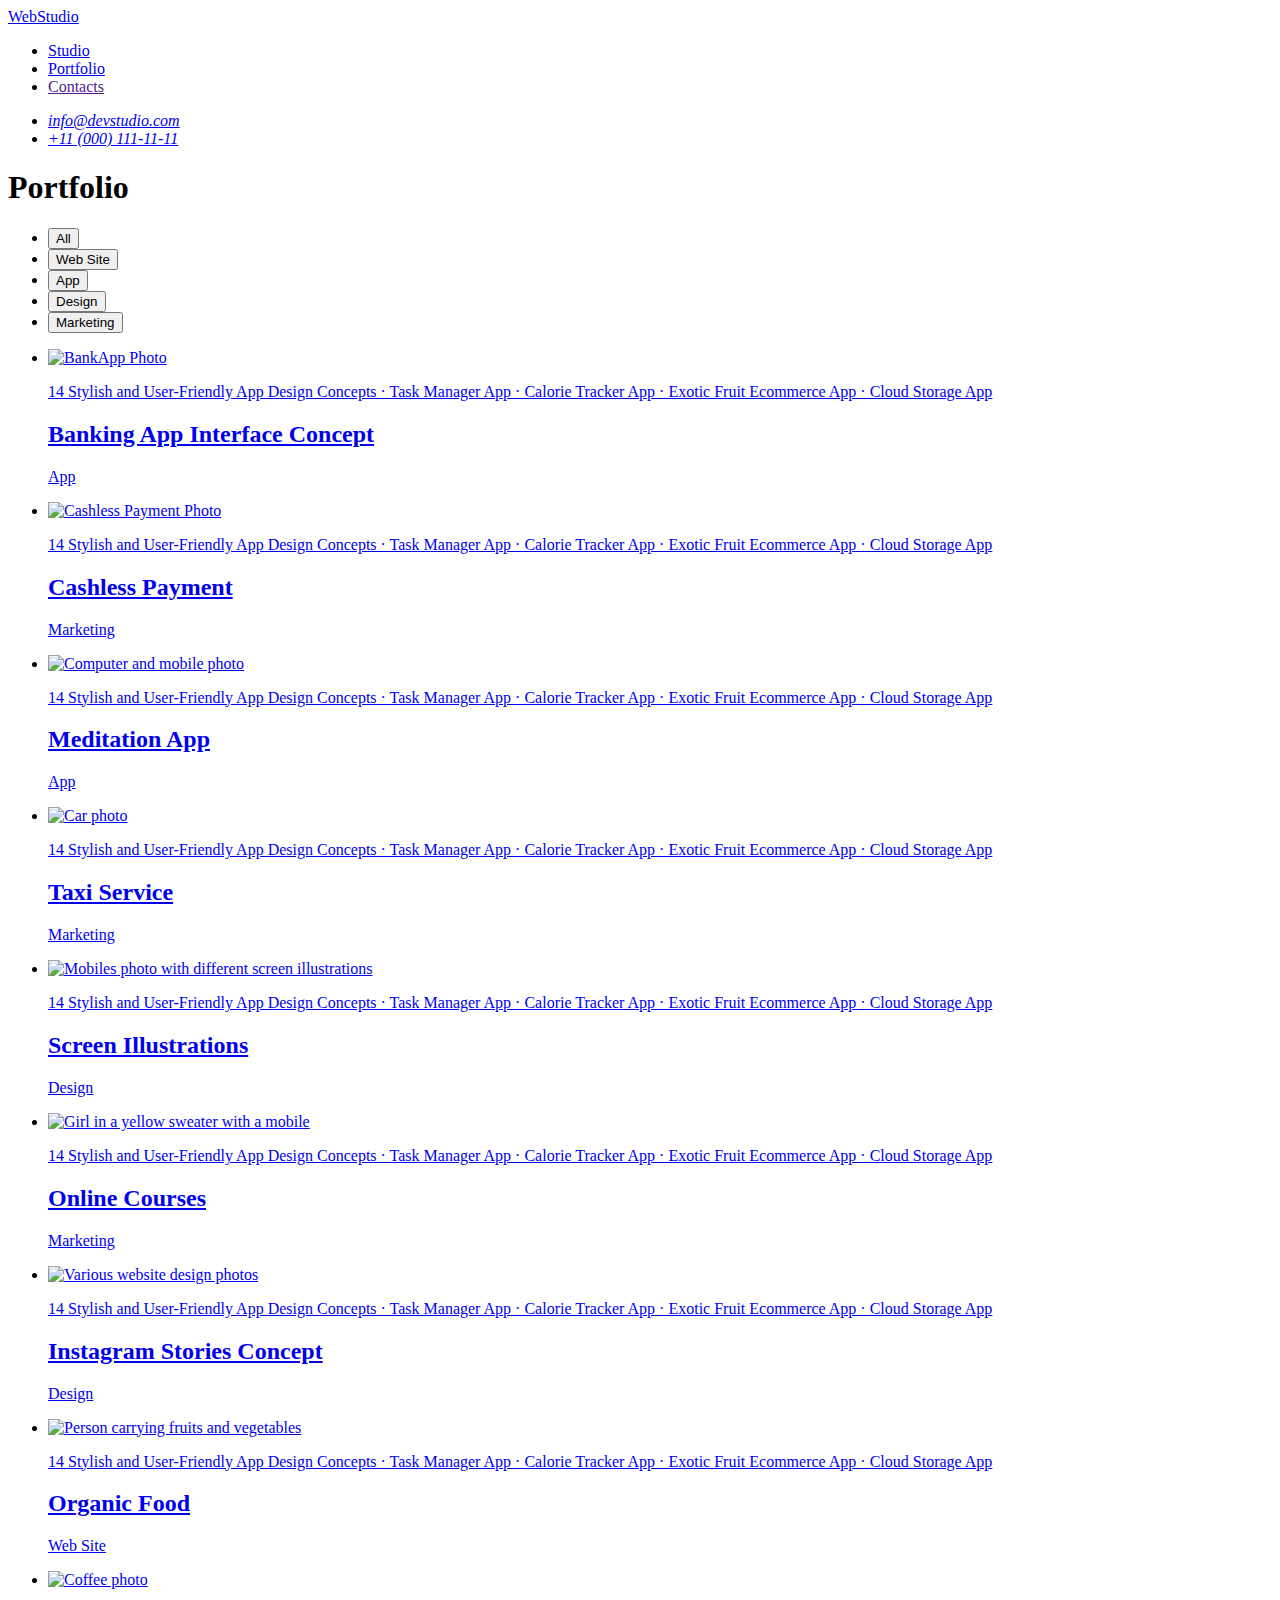
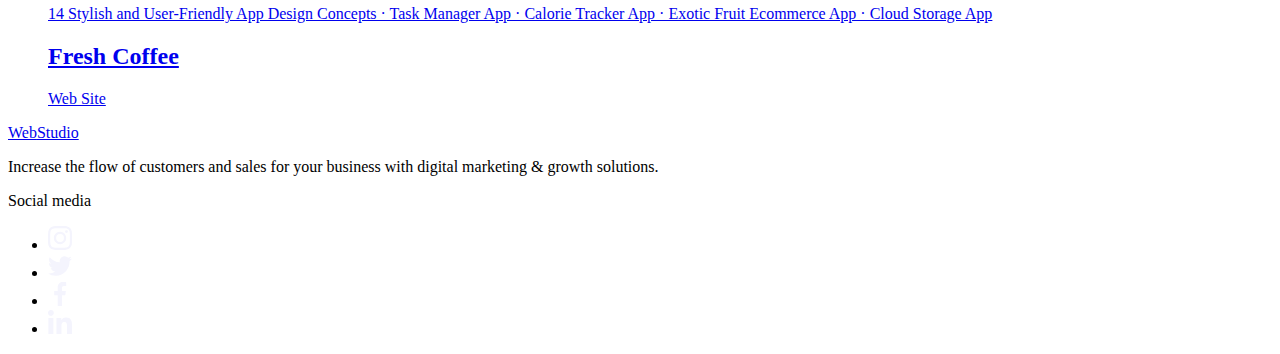
==== portfolio.html @ 0d38081a "index.html" ====
<!DOCTYPE html>
<html lang="en">
<head>
    <meta charset="UTF-8">
    <meta name="viewport" content="width=device-width, initial-scale=1.0">
    <title>zadaniedomowe6</title>

    <link rel="preconnect" href="https://fonts.googleapis.com">
    <link rel="preconnect" href="https://fonts.gstatic.com" crossorigin>
    <link href="https://fonts.googleapis.com/css2?family=Raleway:wght@800&family=Roboto:wght@400;500;700;900&display=swap"
        rel="stylesheet">

    <link
    rel="stylesheet"
    href="https://cdnjs.cloudflare.com/ajax/libs/modern-normalize/2.0.0/modern-normalize.min.css"
    integrity="sha512-4xo8blKMVCiXpTaLzQSLSw3KFOVPWhm/TRtuPVc4WG6kUgjH6J03IBuG7JZPkcWMxJ5huwaBpOpnwYElP/m6wg=="
    crossorigin="anonymous"
    referrerpolicy="no-referrer"
    />

    <link rel="stylesheet" href="./css/styles.css">
</head>

<body>
    <header class="header">
        <div class="container header-container">
            <nav class="nav-container">
                <a href="./index.html" class="logo link">Web<span class="logo-span">Studio</span></a>
                <ul class="nav-links list">
                    <li><a href="./index.html" class="link">Studio</a></li>
                    <li><a href="./portfolio.html" class="link underline">Portfolio</a></li>
                    <li><a href="" class="link">Contacts</a></li>
                </ul>
            </nav>
            <address class="address">
                <ul class="address-links list">
                    <li><a href="mailto:info@devstudio.com" class="link">info@devstudio.com</a></li>
                    <li><a href="tel:+110001111111" class="link">+11 (000) 111-11-11</a></li>
                </ul>
            </address>
        </div>
    </header>

    <main>
      <section class="portfolio">
        <div class="container">
        <h1 class="visually-hidden">Portfolio</h1>
        <ul class="filters-list list">
            <li>
                <button type="button" class="filter-button cursor">All</button>
            </li>
            <li>
                <button type="button" class="filter-button cursor">Web Site</button>
            </li>
            <li>
                <button type="button" class="filter-button cursor">App</button>
            </li>
            <li>
                <button type="button" class="filter-button cursor">Design</button>
            </li>
            <li>
                <button type="button" class="filter-button cursor">Marketing</button>
            </li>
        </ul>
        <ul class="list list-portfolio">
            <li class="li-portfolio">
                <a href="#" class="link portfolio-style">
                    <div class="overlay">
                        <img src="./images/Portfolio1-bankapp.jpg" alt="BankApp Photo" width="360" height="300">
                        <p class="description wrap">
                            14 Stylish and User-Friendly App Design Concepts · Task
                            Manager App · Calorie Tracker App · Exotic Fruit Ecommerce
                            App · Cloud Storage App
                        </p>
                    </div>
                <div class="div-portfolio">
                    <h2 class="headerthree">Banking App Interface Concept</h2>
                    <p class="description portfolio-description">App</p>
                </div>
                </a>
            </li>
            <li class="li-portfolio">
                <a href="#" class="link portfolio-style">
                    <div class="overlay">
                        <img src="./images/Portfolio2-cashless.jpg" alt="Cashless Payment Photo" width="360" height="300">
                        <p class="description wrap">
                            14 Stylish and User-Friendly App Design Concepts · Task
                            Manager App · Calorie Tracker App · Exotic Fruit Ecommerce
                            App · Cloud Storage App
                        </p>
                    </div>
                <div class="div-portfolio">
                    <h2 class="headerthree">Cashless Payment</h2>
                    <p class="description portfolio-description">Marketing</p>
                </div>
                </a>
            </li>
            <li class="li-portfolio">
                <a href="#" class="link portfolio-style">
                    <div class="overlay">
                        <img src="./images/Portfolio3-meditation.jpg" alt="Computer and mobile photo" width="360" height="300">
                        <p class="description wrap">
                            14 Stylish and User-Friendly App Design Concepts · Task
                            Manager App · Calorie Tracker App · Exotic Fruit Ecommerce
                            App · Cloud Storage App
                        </p>
                    </div>
                <div class="div-portfolio">
                    <h2 class="headerthree">Meditation App</h2>
                    <p class="description portfolio-description">App</p>
                </div>
                </a>
            </li>
            <li class="li-portfolio">
                <a href="#" class="link portfolio-style">
                    <div class="overlay">
                        <img src="./images/Portfolio4-taxi.jpg" alt="Car photo" width="360" height="300">
                        <p class="description wrap">
                            14 Stylish and User-Friendly App Design Concepts · Task
                            Manager App · Calorie Tracker App · Exotic Fruit Ecommerce
                            App · Cloud Storage App
                        </p>
                    </div>
                <div class="div-portfolio">
                    <h2 class="headerthree">Taxi Service</h2>
                    <p class="description portfolio-description">Marketing</p>
                </div>
                </a>
            </li>
            <li class="li-portfolio">
                <a href="#" class="link portfolio-style">
                    <div class="overlay">
                        <img src="./images/Portfolio5-screen.jpg" alt="Mobiles photo with different screen illustrations" width="360" height="300">
                        <p class="description wrap">
                            14 Stylish and User-Friendly App Design Concepts · Task
                            Manager App · Calorie Tracker App · Exotic Fruit Ecommerce
                            App · Cloud Storage App
                        </p>
                    </div>
                <div class="div-portfolio">
                    <h2 class="headerthree">Screen Illustrations</h2>
                    <p class="description portfolio-description">Design</p>
                </div>
                </a>
            </li>
            <li class="li-portfolio">
                <a href="#" class="link portfolio-style">
                    <div class="overlay">
                        <img src="./images/Portfolio6-onlinecourses.jpg" alt="Girl in a yellow sweater with a mobile" width="360" height="300">
                        <p class="description wrap">
                            14 Stylish and User-Friendly App Design Concepts · Task
                            Manager App · Calorie Tracker App · Exotic Fruit Ecommerce
                            App · Cloud Storage App
                        </p>
                    </div>
                <div class="div-portfolio">
                    <h2 class="headerthree">Online Courses</h2>
                    <p class="description portfolio-description">Marketing</p>
                </div>
                </a>
            </li>
            <li class="li-portfolio">
                <a href="#" class="link portfolio-style">
                    <div class="overlay">
                        <img src="./images/Portfolio7-instagram.jpg" alt="Various website design photos" width="360" height="300">
                        <p class="description wrap">
                            14 Stylish and User-Friendly App Design Concepts · Task
                            Manager App · Calorie Tracker App · Exotic Fruit Ecommerce
                            App · Cloud Storage App
                        </p>
                    </div>
                <div class="div-portfolio">
                    <h2 class="headerthree">Instagram Stories Concept</h2>
                    <p class="description portfolio-description">Design</p>
                </div>
                </a>
            </li>
            <li class="li-portfolio">
                <a href="#" class="link portfolio-style">
                    <div class="overlay">
                        <img src="./images/Portfolio8-organicfood.jpg" alt="Person carrying fruits and vegetables" width="360" height="300">
                        <p class="description wrap">
                            14 Stylish and User-Friendly App Design Concepts · Task
                            Manager App · Calorie Tracker App · Exotic Fruit Ecommerce
                            App · Cloud Storage App
                        </p>
                    </div>
                <div class="div-portfolio">
                    <h2 class="headerthree">Organic Food</h2>
                    <p class="description portfolio-description">Web Site</p>
                </div>
                </a>
            </li>
            <li class="li-portfolio">
                <a href="#" class="link portfolio-style">
                    <div class="overlay">
                        <img src="./images/Portfolio9-coffee.jpg" alt="Coffee photo" width="360" height="300">
                        <p class="description wrap">
                            14 Stylish and User-Friendly App Design Concepts · Task
                            Manager App · Calorie Tracker App · Exotic Fruit Ecommerce
                            App · Cloud Storage App
                        </p>
                    </div>
                <div class="div-portfolio">
                    <h2 class="headerthree">Fresh Coffee</h2>
                    <p class="description portfolio-description">Web Site</p>
                </div>
                </a>
            </li>
        </ul>
        </div>
      </section>
    </main>

    <footer class="footer-background">
        <div class="container footer">
        <div class="footertwo">
            <a href="./index.html" class="logo link footer-style">Web<span class="logo-spantwo">Studio</span></a>
            <p class="footer-description">Increase the flow of customers and sales for your business with digital marketing &
            growth solutions.</p>
        </div>
        <div>
            <p class="footer-sm">Social media</p>
            <ul class="list socials-links-footer">
                <li class="li-socials">
                    <a href="#" class="socials-icon s-i-footer link">
                        <svg width="24" height="24" class="svg-sm">
                            <use href="./images/icons.svg#icon-instagram-2"></use>
                        </svg>
                    </a>
                </li>
                <li class="li-socials">
                    <a href="#" class="socials-icon s-i-footer link">
                        <svg width="24" height="24" class="svg-sm">
                            <use href="./images/icons.svg#icon-twitter-1"></use>
                        </svg>
                    </a>
                </li>
                <li class="li-socials">
                    <a href="#" class="socials-icon s-i-footer link">
                        <svg width="24" height="24" class="svg-sm">
                            <use href="./images/icons.svg#icon-facebook-1"></use>
                        </svg>
                    </a>
                </li>
                <li class="li-socials">
                    <a href="#" class="socials-icon s-i-footer link">
                        <svg width="24" height="24" class="svg-sm">
                            <use href="./images/icons.svg#icon-linkedin-1"></use>
                        </svg>
                    </a>
                </li>
            </ul>
        </div>
        </div>
    </footer>
</body>
</html>
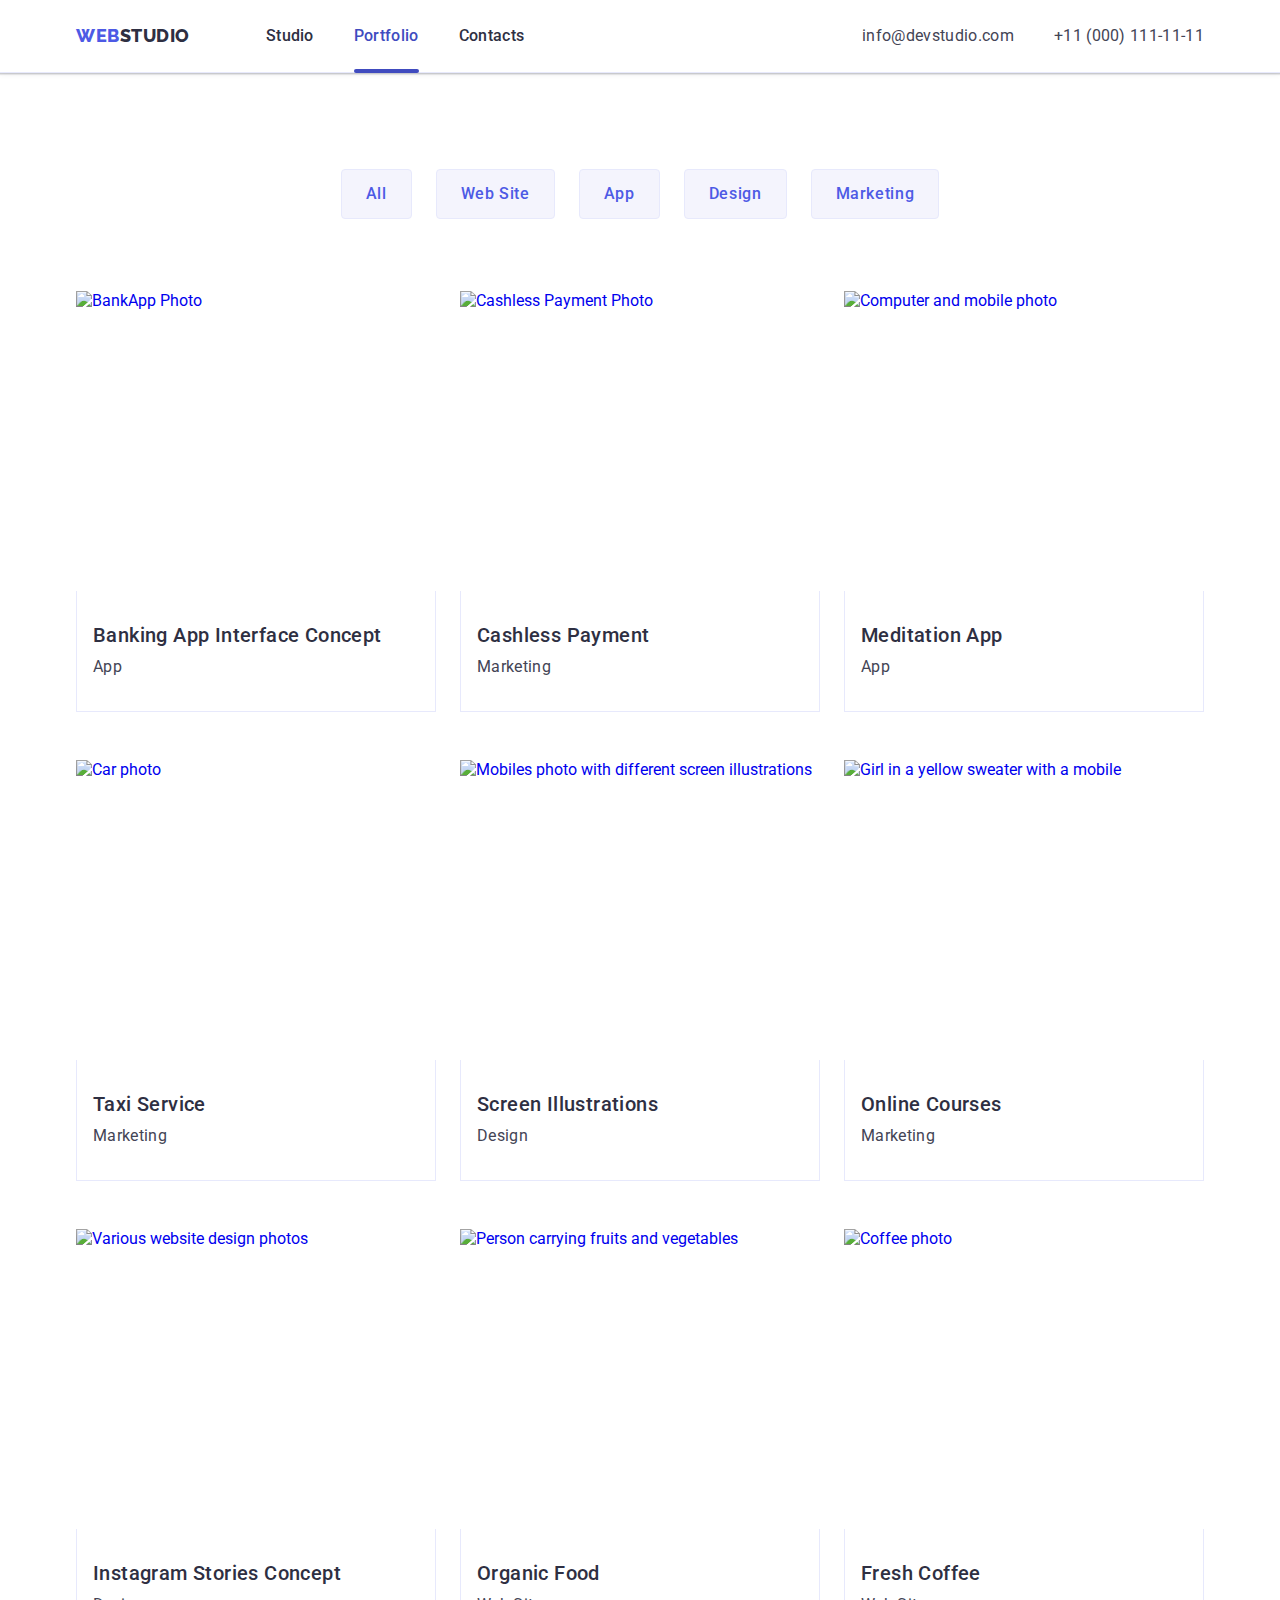
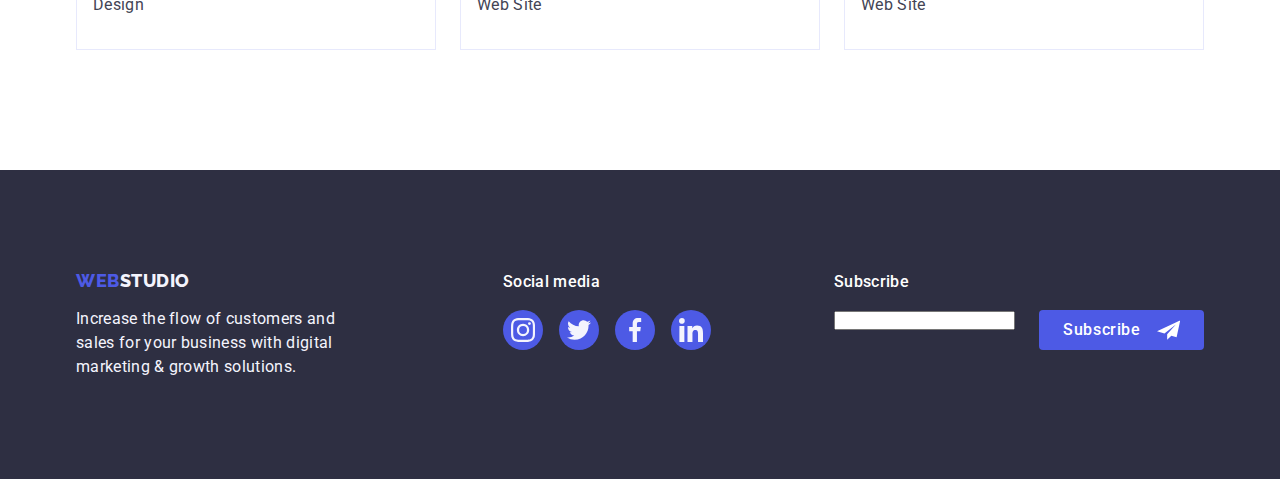
==== commit 71e1fc4b: "index.html" ====
--- a/portfolio.html
+++ b/portfolio.html
@@ -219,7 +219,7 @@
             <p class="footer-description">Increase the flow of customers and sales for your business with digital marketing &
             growth solutions.</p>
         </div>
-        <div>
+        <div class="footerthree">
             <p class="footer-sm">Social media</p>
             <ul class="list socials-links-footer">
                 <li class="li-socials">
@@ -249,6 +249,26 @@
                             <use href="./images/icons.svg#icon-linkedin-1"></use>
                         </svg>
                     </a>
+                </li>
+            </ul>
+        </div>
+        <div class="footerfour">
+            <p class="footer-sm">Subscribe</p>
+            <ul class="list form-footer">
+                <li>
+                    <form>
+                        <label>
+                            <input type="email" name="email"/>
+                        </label>
+                    </form>
+                </li>
+                <li>
+                    <button type="button" class="subscribe-button cursor">
+                        Subscribe
+                        <svg width="24" height="24">
+                            <use href="./images/icons.svg#icon-Frame"></use>
+                        </svg>
+                    </button>
                 </li>
             </ul>
         </div>
--- a/css/styles.css
+++ b/css/styles.css
@@ -0,0 +1,591 @@
+:root {
+    --primary-brand-color: #4D5AE5;
+    --pressed-state-color: #404BBF;
+    --dark-color: #2E2F42;
+    --success-color: #31D0AA;
+    --text-color: #434455;
+    --subtle-text-color: #8E8F99;
+    --accent-color: #E7E9FC;
+    --light-color: #F4F4FD;
+    --modal-overlay-color: #2E2F4266;
+    --hero-background-color: #2E2F42B2;
+    --white-background-color: #FFFFFF;
+    --modal-background-color: #FCFCFC;
+}
+
+body {
+    font-family: "Roboto", sans-serif;
+    color: var(--text-color);
+    background-color: var(--white-background-color);
+}
+
+ .nav-links .link {
+    color: var(--dark-color);
+    font-size: 16px;
+    font-weight: 500;
+    line-height: 1.5;
+    letter-spacing: 0.32px;
+    padding: 24px 0;
+    transition: color 250ms cubic-bezier(0.4, 0, 0.2, 1);
+    display: inline-block;
+}
+
+.address-links .link {
+    color: var(--text-color);
+    font-size: 16px;
+    line-height: 1.5;
+    letter-spacing: 0.32px;
+    transition: color 250ms cubic-bezier(0.4, 0, 0.2, 1);
+}
+
+.address-links .link:hover,
+.address-links .link:focus,
+.address-links .link:active,
+.nav-links .link:hover,
+.nav-links .link:focus,
+.nav-links .link:active {
+    color: var(--pressed-state-color)
+}
+
+.address {
+    font-style: normal;
+    padding: 24px 0;
+}
+
+.link {
+    text-decoration: none;
+}
+
+.list {
+    list-style: none;
+}
+
+.filter-button {
+    background-color: var(--light-color);
+    color: var(--primary-brand-color);
+    font-family: inherit;
+    font-size: 16px;
+    font-weight: 500;
+    line-height: 1.5;
+    letter-spacing: 0.64px;
+    padding: 12px 24px;
+    border: 1px solid var(--accent-color);
+    border-radius: 4px;
+    transition: background-color 250ms cubic-bezier(0.4, 0, 0.2, 1), color 250ms cubic-bezier(0.4, 0, 0.2, 1),
+    box-shadow 250ms cubic-bezier(0.4, 0, 0.2, 1), border-color 250ms cubic-bezier(0.4, 0, 0.2, 1);
+}
+
+.filter-buttonone {
+    background-color: var(--primary-brand-color);
+    color: var(--white-background-color);
+    font-family: inherit;
+    font-size: 16px;
+    font-weight: 500;
+    line-height: 1.5;
+    letter-spacing: 0.64px;
+    display: block;
+    margin: 0 auto;
+    min-width: 169px;
+    height: 56px;
+    border: none;
+    border-radius: 4px;
+    transition: background-color 250ms cubic-bezier(0.4, 0, 0.2, 1);
+}
+
+.filter-button:hover,
+.filter-button:focus,
+.filter-buttonone:hover,
+.filter-buttonone:focus {
+    background-color: var(--pressed-state-color);
+    color: var(--white-background-color);
+    border: 1px solid transparent;
+}
+
+.cursor {
+    cursor: pointer;
+}
+
+.logo {
+    color: var(--primary-brand-color);
+    font-family: "Raleway", sans-serif;
+    font-size: 18px;
+    font-weight: 800;
+    line-height: 1.17;
+    letter-spacing: 0.54px;
+    text-transform: uppercase;
+    margin-right: 76px;
+    transition: 250ms cubic-bezier(0.4, 0, 0.2, 1);
+}
+
+.logo-span {
+    color: var(--dark-color);
+}
+
+.logo-spantwo {
+    color: var(--light-color)
+}
+
+.title-background {
+    background-color: var(--dark-color);
+    padding: 188px 0;
+    margin: 0 auto;
+    background-image: linear-gradient(rgba(46, 47, 66, 0.7),rgba(46, 47, 66, 0.7)), url(../images/people-office.jpg);
+    max-width: 1440px;
+    background-repeat: no-repeat;
+    background-position: center;
+    background-size: cover;
+}
+
+.title {
+    color: var(--white-background-color);
+    text-align: center;
+    font-size: 56px;
+    font-weight: 700;
+    line-height: 1.07;
+    letter-spacing: 1.12px;
+    display: block;
+    margin: 0 auto;
+    max-width: 496px;
+    padding-bottom: 48px;
+}
+
+.team-background {
+    background-color: var(--light-color);
+}
+
+.headertwo {
+    color: var(--dark-color);
+    text-align: center;
+    font-size: 36px;
+    font-weight: 700;
+    line-height: 1.11;
+    letter-spacing: 0.72px;
+    text-transform: capitalize;
+    margin-bottom: 72px
+}
+
+.headerthree {
+    color: var(--dark-color);
+    font-size: 20px;
+    font-weight: 500;
+    line-height: 1.2;
+    letter-spacing: 0.4px;
+    margin-bottom: 8px;
+}
+
+.description {
+    font-size: 16px;
+    line-height: 1.5;
+    letter-spacing: 0.32px;
+}
+
+.card-background {
+    background-color: var(--white-background-color);
+    flex-basis: calc((100% - 72px) / 4);
+    border-radius: 0px 0px 4px 4px;
+}
+
+.footer-description {
+    color: var(--light-color);
+    font-size: 16px;
+    line-height: 1.5;
+    letter-spacing: 0.32px;
+    width: 264px;
+}
+
+.footer-background {
+    background-color: var(--dark-color);
+    padding: 100px 0;
+}
+
+/* 3 */
+
+.header {
+    border-bottom: 1px solid var(--accent-color);
+    box-shadow: 0px 2px 1px rgba(46, 47, 66, 0.08), 0px 1px 1px rgba(46, 47, 66, 0.16), 0px 1px 6px rgba(46, 47, 66, 0.08);
+}
+
+.container {
+    width: 1158px;
+    margin: 0 auto;
+    padding: 0 15px;
+}
+
+.header-container {
+    display: flex;
+    justify-content: space-between;
+}
+
+.nav-container {
+    display: flex;
+    align-items: center;
+}
+
+.nav-links,
+.address-links {
+    display: flex;
+    gap: 40px;
+}
+
+img {
+    display: block;
+}
+
+.visually-hidden:not(:focus):not(:active) {
+    position: absolute;
+    width: 1px;
+    height: 1px;
+    margin: -1px;
+    border: 0;
+    padding: 0;
+    white-space: nowrap;
+    clip-path: inset(100%);
+    clip: rect(0 0 0 0);
+    overflow: hidden;
+}
+
+/* main */
+
+.sectionthree {
+    padding: 0 0 120px 0;
+}
+
+.sectiontwo,
+.sectionfour,
+.sectionfive {
+    padding: 120px 0;
+}
+
+.list-sectiontwo,
+.list-sectionthree,
+.list-sectionfour,
+.list-sectionfive {
+    display: flex;
+    gap: 24px;
+}
+
+.li-sectiontwo {
+    flex-basis: calc((100% - 72px) / 4);
+}
+
+.li-sectrionthree {
+    flex-basis: calc((100% - 3 * 16px) / 3);
+}
+
+.worker {
+    padding: 32px 0;
+}
+
+.worker-headerthree {
+    text-align: center;
+    margin-bottom: 8px;
+}
+
+.worker-description {
+    text-align: center;
+}
+
+/* portfolio */
+
+.portfolio {
+    padding: 96px 0 120px;
+}
+
+.filters-list {
+    display: flex;
+    justify-content: center;
+    gap: 24px;
+    margin-bottom: 72px;
+}
+
+.list-portfolio {
+    display: flex;
+    flex-wrap: wrap;
+    column-gap: 24px;
+    row-gap: 48px;
+}
+
+.li-portfolio {
+    width: calc((100% - 48px) / 3);
+}
+
+.div-portfolio {
+    padding: 32px 16px;
+    border: 1px solid var(--accent-color);
+    border-top: none;
+}
+
+.footer-style {
+    display: inline-block;
+    margin-bottom: 16px;
+}
+
+* {
+    box-sizing: border-box;
+    margin: 0;
+    padding: 0;
+}
+
+/* 4 */
+
+.icon-box {
+    background-color: var(--light-color);
+    border-radius: 4px;
+    display: flex;
+    justify-content: center;
+    align-items: center;
+    width: 264px;
+    height: 112px;
+    margin-bottom: 8px;
+}
+
+.socials-links {
+    display: flex;
+    gap: 24px;
+    margin-top: 8px;
+    justify-content: center;
+}
+
+.socials-links-footer {
+    display: flex;
+    gap: 16px;
+    margin-top: 8px;
+    justify-content: center;
+}
+
+.li-socials {
+    width: calc((100% - 3 * 24) / 4);
+}
+
+.socials-icon {
+    background-color: var(--primary-brand-color);
+    border-radius: 50%;
+    display: flex;
+    align-items: center;
+    justify-content: center;
+    width: 40px;
+    height: 40px;
+    transition: background-color 250ms cubic-bezier(0.4, 0, 0.2, 1);
+}
+
+.svg-sm {
+    fill: var(--light-color);
+    transition: fill 250ms cubic-bezier(0.4, 0, 0.2, 1);
+}
+
+.socials-icon:hover,
+.socials-icon:focus {
+    background-color: var(--pressed-state-color);
+}
+
+.s-i-footer:hover,
+.s-i-footer:focus {
+    background-color: var(--success-color);
+}
+
+.customers-icon {
+    display: flex;
+    width: 168px;
+    height: 88px;
+    border: 1px solid var(--subtle-text-color);
+    border-radius: 4px;
+    justify-content: center;
+    align-items: center;
+    color: var(--subtle-text-color);
+    transition: border-color 250ms cubic-bezier(0.4, 0, 0.2, 1), color 250ms cubic-bezier(0.4, 0, 0.2, 1);
+}
+
+.svg-customers {
+    fill: currentColor;
+    transition: fill 250ms cubic-bezier(0.4, 0, 0.2, 1);
+}
+
+.customers-icon:hover,
+.customers-icon:focus {
+    border: 1px solid var(--pressed-state-color);
+    color: var(--pressed-state-color)
+}
+
+.li-customers {
+    width: calc((100% - 5 * 24px) / 6);
+}
+
+.footer-sm {
+    color: var(--white-background-color);
+    font-size: 16px;
+    font-weight: 500;
+    line-height: 1.5;
+    letter-spacing: 0.32px;
+    margin-bottom: 16px;
+}
+
+.footer {
+    display: flex;
+    align-items: baseline;
+    justify-content: space-between;
+}
+
+.footertwo {
+    margin-right: 120px;
+}
+
+.portfolio-style {
+    display: block;
+    transition: box-shadow 250ms cubic-bezier(0.4, 0, 0.2, 1);
+}
+
+.card-background,
+.portfolio-style:hover,
+.portfolio-style:focus {
+    box-shadow:
+    0px 2px 1px 0px rgba(46, 47, 66, 0.08),
+    0px 1px 1px 0px rgba(46, 47, 66, 0.16),
+    0px 1px 6px 0px rgba(46, 47, 66, 0.08);
+}
+
+.filter-button:hover,
+.filter-button:focus {
+    box-shadow:
+    0px 3px 1px rgba(0, 0, 0, 0.1),
+    0px 2px 1px rgba(0, 0, 0, 0.08),
+    0px 2px 2px rgba(0, 0, 0, 0.12);
+}
+
+.portfolio-description {
+    color: var(--text-color);
+}
+
+/* 5 */
+
+.modal-container {
+    position: fixed;
+    top: 0;
+    left: 0;
+    width: 100%;
+    height: 100%;
+    background-color: rgba(46, 47, 66, 0.40);
+    transition: opacity 250ms cubic-bezier(0.4, 0, 0.2, 1), visibility 250ms cubic-bezier(0.4, 0, 0.2, 1);
+}
+
+.is-hidden {
+    pointer-events: none;
+    visibility: hidden;
+    opacity: 0;
+}
+
+.modal-box {
+    position: absolute;
+    top: 50%;
+    left: 50%;
+    transform: translate(-50%, -50%);
+    width: 408px;
+    min-height: 584px;
+    background: var(--modal-background-color);
+    border-radius: 4px;
+    box-shadow: 0px 2px 1px 0px rgba(0, 0, 0, 0.20), 0px 1px 3px 0px rgba(0, 0, 0, 0.12), 0px 1px 1px 0px rgba(0, 0, 0, 0.14);
+    transition: transform 250ms cubic-bezier(0.4, 0, 0.2, 1);
+}
+
+.modal-button {
+    position: absolute;
+    top: 24px;
+    right: 24px;
+    display: flex;
+    justify-content: center;
+    align-items: center;
+    width: 24px;
+    height: 24px;
+    border-radius: 50%;
+    background-color: var(--accent-color);
+    border: 1px solid rgba(0, 0, 0, 0.10);
+    transition: background-color 250ms cubic-bezier(0.4, 0, 0.2, 1), border 250ms cubic-bezier(0.4, 0, 0.2, 1);
+}
+
+.modal-button:hover,
+.modal-button:focus {
+    background-color: var(--pressed-state-color);
+    border: none;
+    fill: var(--white-background-color);
+}
+
+.svg-button {
+    transition: fill 250ms cubic-bezier(0.4, 0, 0.2, 1);
+}
+
+.nav-links .underline {
+    position: relative;
+    color: var(--pressed-state-color);
+    transition: color 250ms cubic-bezier(0.4, 0, 0.2, 1);
+}
+
+.underline::after {
+    position: absolute;
+    content: '';
+    width: 100%;
+    height: 4px;
+    border-radius: 2px;
+    background-color: var(--pressed-state-color);
+    left: 0;
+    bottom: -1px;
+}
+
+.overlay {
+    position: relative;
+    overflow: hidden;
+}
+
+.wrap {
+    background-color: var(--primary-brand-color);
+    color: var(--light-color);
+    padding: 40px 32px;
+    height: 100%;
+    width: 100%;
+    position: absolute;
+    top: 0;
+    left: 0;
+    transform: translateY(100%);
+    transition: transform 250ms cubic-bezier(0.4, 0, 0.2, 1);
+}
+
+.portfolio-style:hover .wrap,
+.portfolio-style:focus .wrap {
+    transform: translateY(0%);
+}
+
+/* 6 */
+
+.footerthree {
+    margin-right: 80px;
+}
+
+.form-footer {
+    display: flex;
+    gap: 24px;
+    margin-top: 8px;
+    justify-content: center;
+}
+
+.subscribe-button {
+    display: inline-flex;
+    width: 165px;
+    height: 40px;
+    padding: 8px 24px;
+    justify-content: center;
+    align-items: center;
+    gap: 16px;
+    border-radius: 4px;
+    border: none;
+    background-color: var(--primary-brand-color);
+    color: var(--white-background-color);
+    font-family: inherit;
+    font-size: 16px;
+    font-weight: 500;
+    line-height: 1.5;
+    letter-spacing: 0.64px;
+    transition: background-color 250ms cubic-bezier(0.4, 0, 0.2, 1);
+}
+
+.subscribe-button:hover,
+.subscribe-button:focus {
+    background-color: var(--pressed-state-color);
+}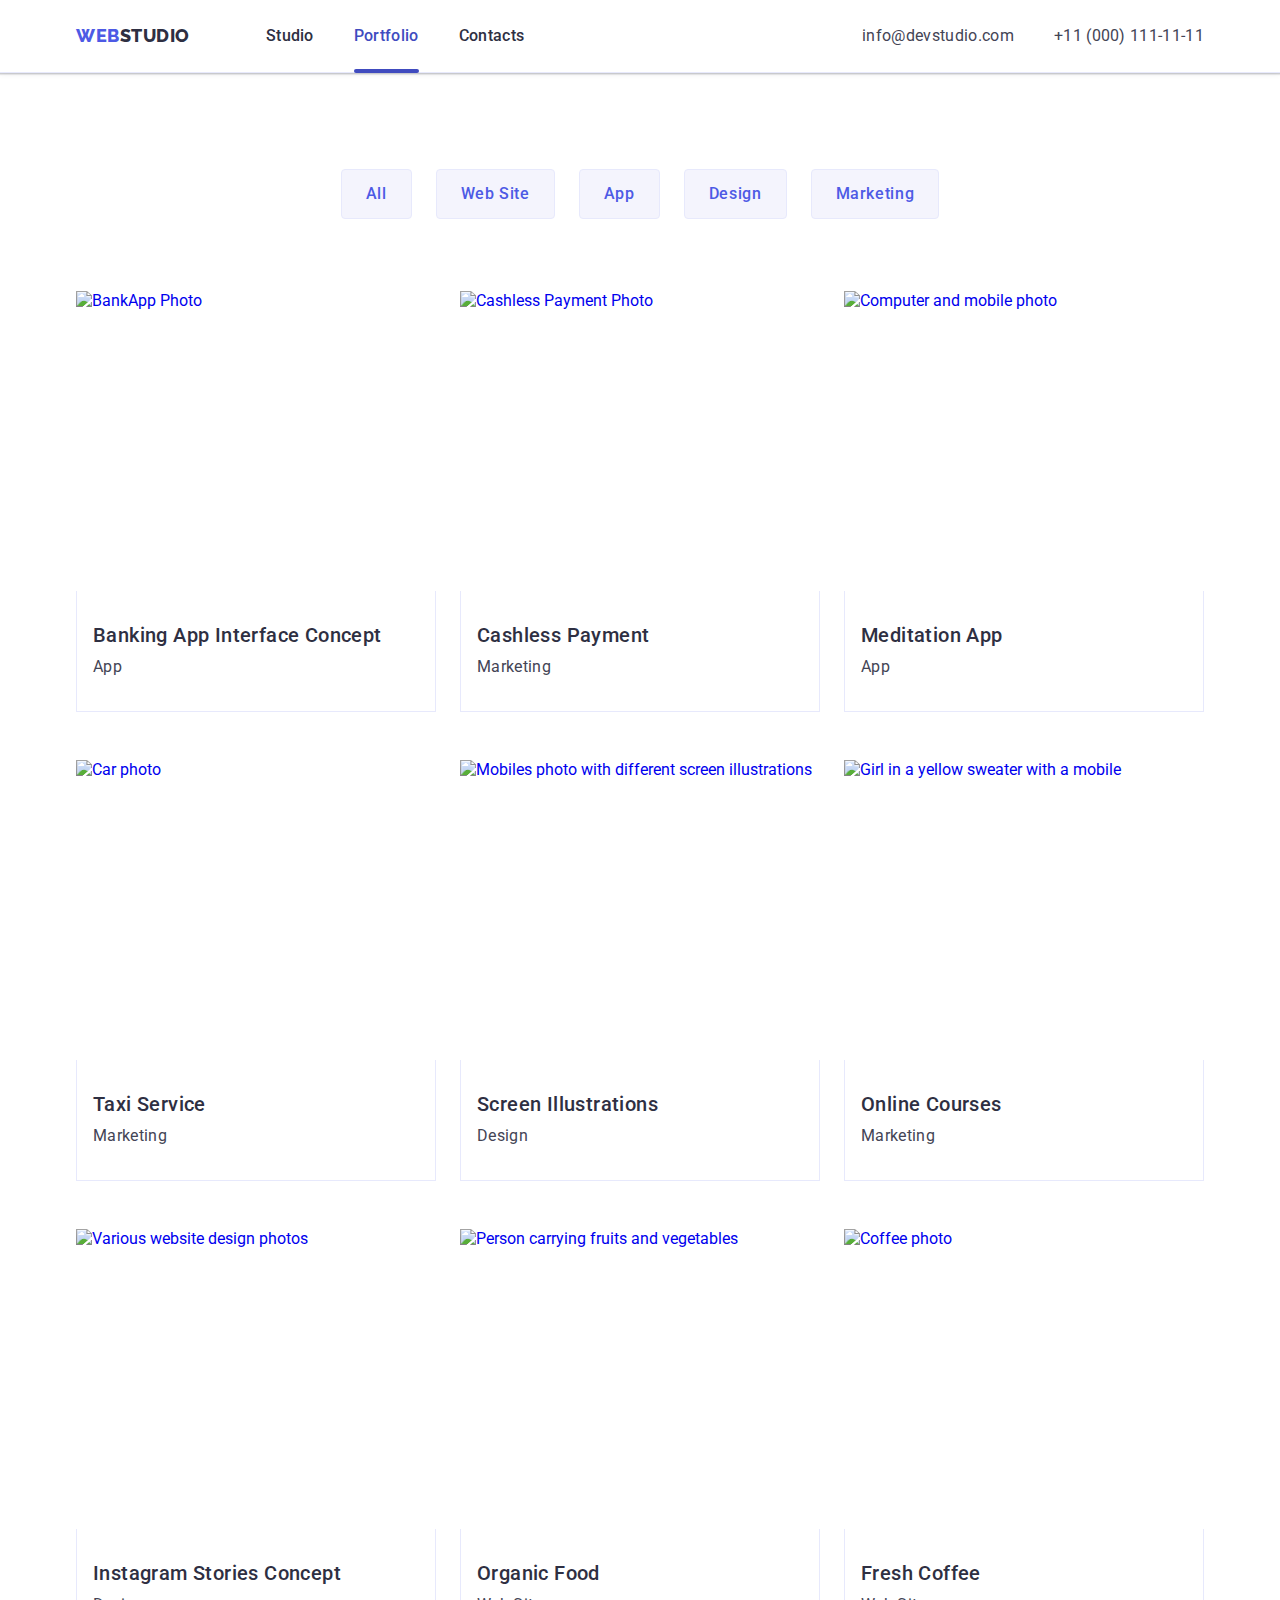
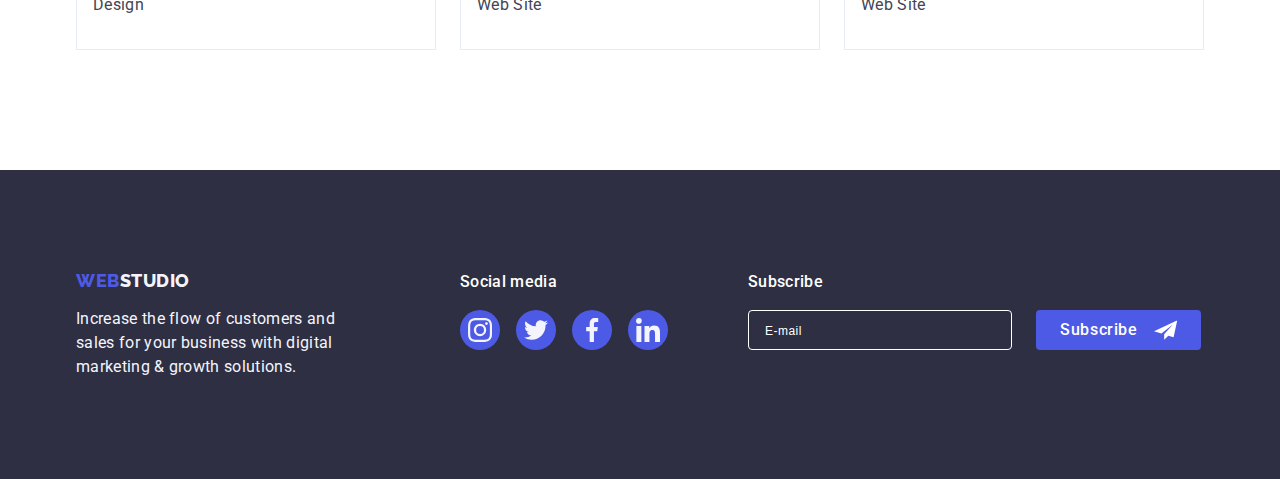
==== commit 6857e561: "index,html" ====
--- a/portfolio.html
+++ b/portfolio.html
@@ -258,7 +258,7 @@
                 <li>
                     <form>
                         <label>
-                            <input type="email" name="email"/>
+                            <input type="email" name="email" placeholder="E-mail"/>
                         </label>
                     </form>
                 </li>
--- a/css/styles.css
+++ b/css/styles.css
@@ -422,7 +422,6 @@
 .footer {
     display: flex;
     align-items: baseline;
-    justify-content: space-between;
 }
 
 .footertwo {
@@ -588,4 +587,21 @@
 .subscribe-button:hover,
 .subscribe-button:focus {
     background-color: var(--pressed-state-color);
+}
+
+input {
+    background-color: var(--dark-color);
+    width: 264px;
+    height: 40px;
+    border-radius: 4px;
+    border: 1px solid var(--white-background-color);
+}
+
+input::placeholder {
+    color: var(--white-background-color);
+    padding-left: 16px;
+    padding-top: 8px;
+    font-size: 12px;
+    line-height: 2;
+    letter-spacing: 0.48px;
 }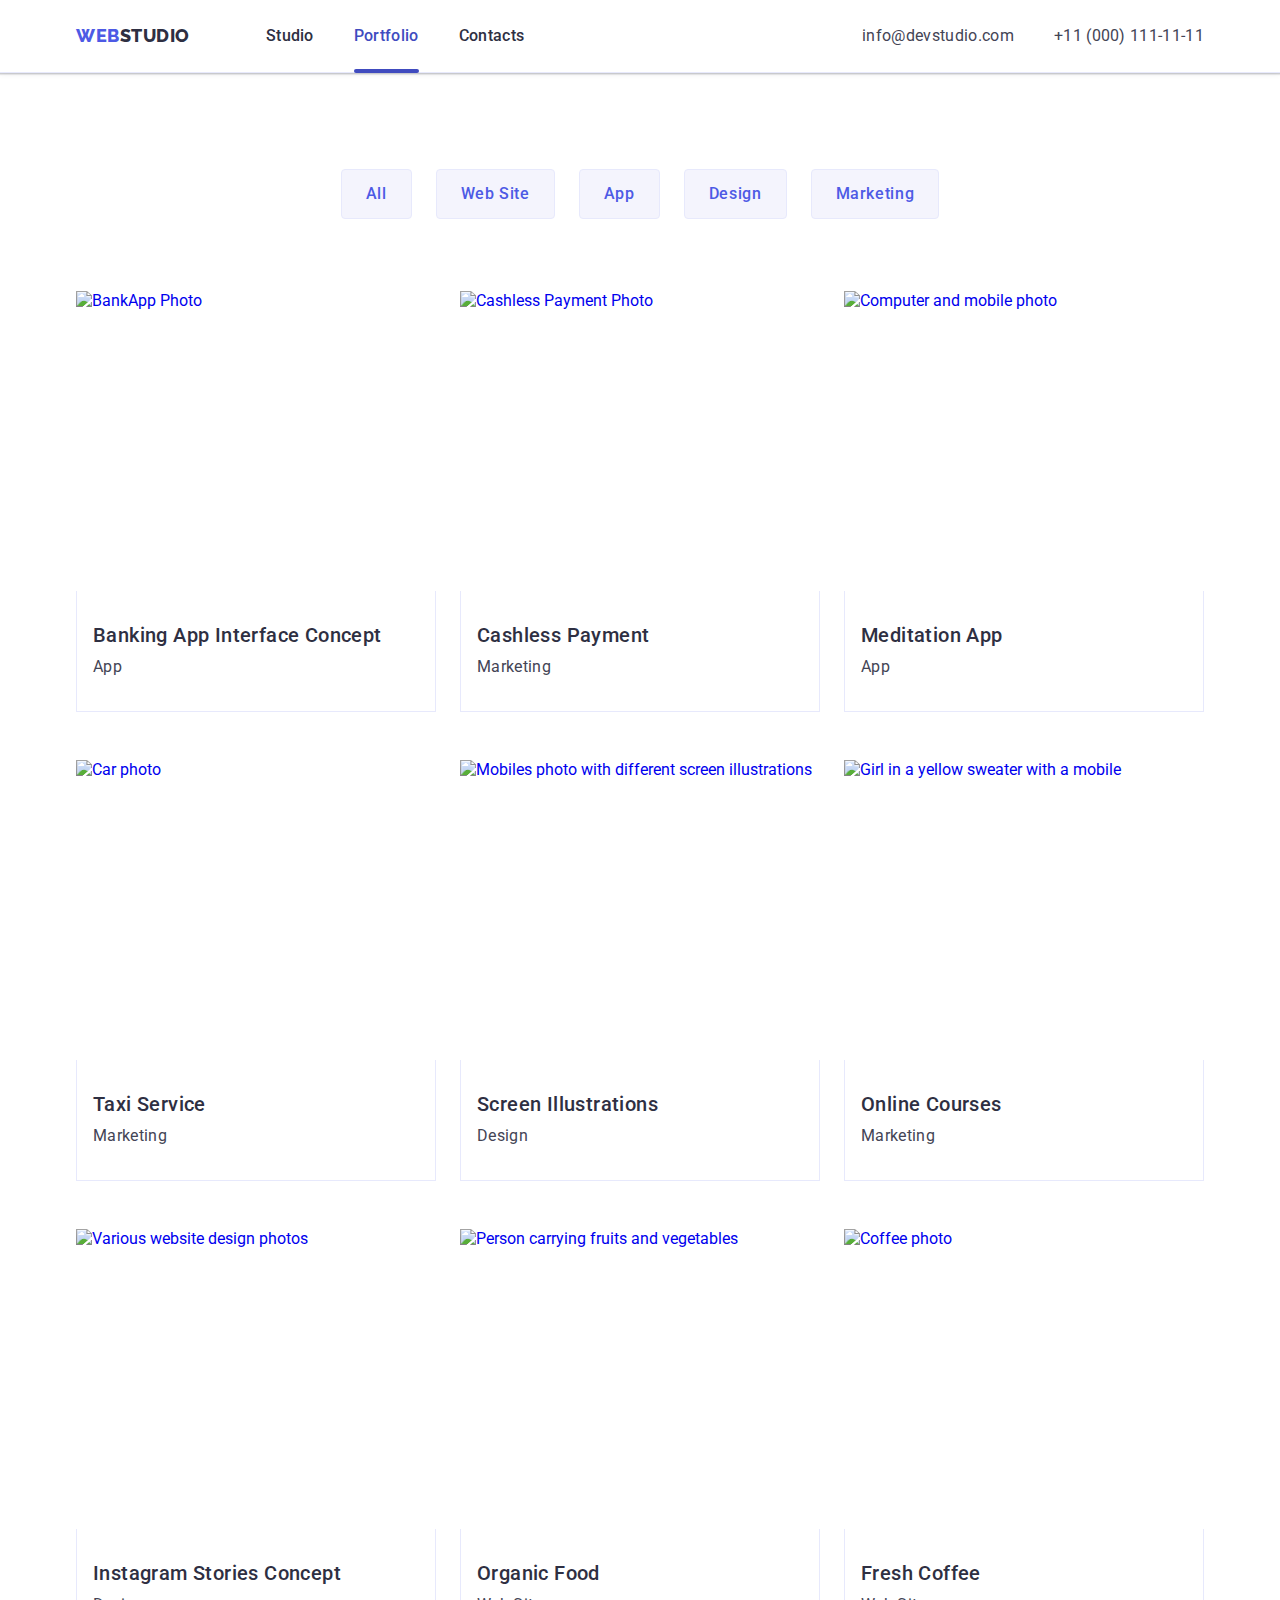
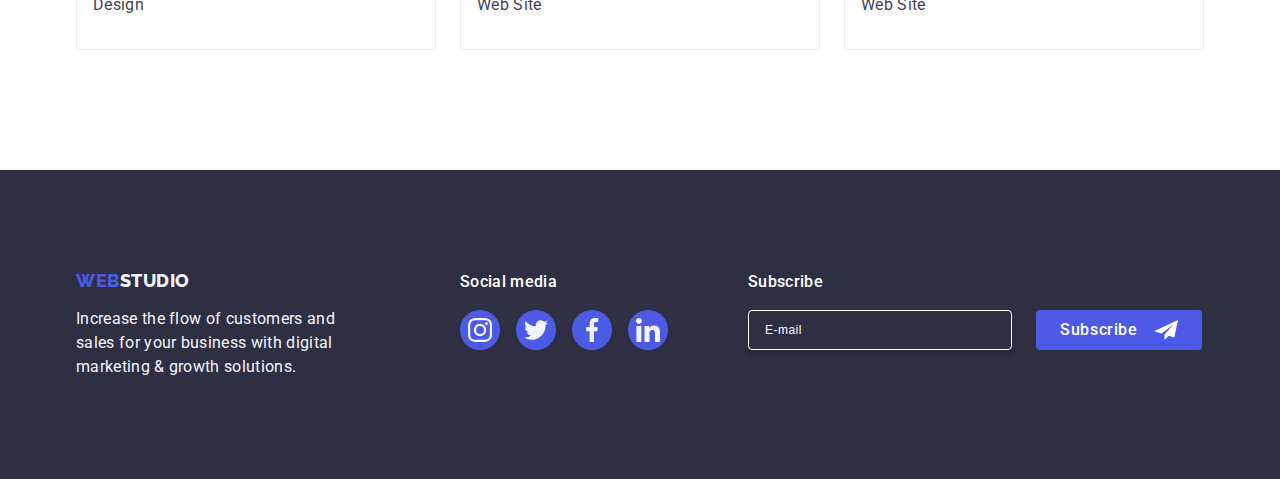
==== commit 1476df9c: "index.html" ====
--- a/portfolio.html
+++ b/portfolio.html
@@ -254,23 +254,17 @@
         </div>
         <div class="footerfour">
             <p class="footer-sm">Subscribe</p>
-            <ul class="list form-footer">
-                <li>
-                    <form>
-                        <label>
-                            <input type="email" name="email" placeholder="E-mail"/>
-                        </label>
-                    </form>
-                </li>
-                <li>
-                    <button type="button" class="subscribe-button cursor">
-                        Subscribe
-                        <svg width="24" height="24">
-                            <use href="./images/icons.svg#icon-Frame"></use>
-                        </svg>
-                    </button>
-                </li>
-            </ul>
+            <form name="subscribe" class="form-footer">
+                <label class="label-footer">
+                    <input type="email" name="email" placeholder="E-mail" class="input-footer" required/>
+                </label>
+                <button type="submit" class="subscribe-button cursor">
+                    Subscribe
+                    <svg width="24" height="24" class="svg-subscribe">
+                        <use href="./images/icons.svg#icon-Frame"></use>
+                    </svg>
+                </button>
+            </form>
         </div>
         </div>
     </footer>
--- a/css/styles.css
+++ b/css/styles.css
@@ -479,6 +479,7 @@
     transform: translate(-50%, -50%);
     width: 408px;
     min-height: 584px;
+    padding: 72px 24px 24px 24px;
     background: var(--modal-background-color);
     border-radius: 4px;
     box-shadow: 0px 2px 1px 0px rgba(0, 0, 0, 0.20), 0px 1px 3px 0px rgba(0, 0, 0, 0.12), 0px 1px 1px 0px rgba(0, 0, 0, 0.14);
@@ -557,21 +558,45 @@
     margin-right: 80px;
 }
 
+.footerfour {
+    display: block;
+}
+
 .form-footer {
     display: flex;
     gap: 24px;
-    margin-top: 8px;
-    justify-content: center;
+}
+
+.input-footer {
+    background-color: transparent;
+    width: 264px;
+    height: 40px;
+    border-radius: 4px;
+    border: 1px solid var(--white-background-color);
+    padding-left: 16px;
+    color: var(--white-background-color);
+    font-size: 12px;
+    line-height: 1.5;
+    letter-spacing: 0.48px;
+    box-shadow: 0px 4px 4px 0px rgba(0, 0, 0, 0.15);
+}
+
+.input-footer::placeholder {
+    color: var(--white-background-color);
+}
+
+.input-footer:focus {
+    outline: none;
+    color: var(--white-background-color);
 }
 
 .subscribe-button {
-    display: inline-flex;
-    width: 165px;
+    display: flex;
+    min-width: 165px;
     height: 40px;
     padding: 8px 24px;
     justify-content: center;
     align-items: center;
-    gap: 16px;
     border-radius: 4px;
     border: none;
     background-color: var(--primary-brand-color);
@@ -589,19 +614,162 @@
     background-color: var(--pressed-state-color);
 }
 
-input {
-    background-color: var(--dark-color);
-    width: 264px;
+.svg-subscribe {
+    margin-left: 16px;
+}
+
+.modal-header {
+    text-align: center;
+    color: var(--dark-color);
+    font-size: 16px;
+    font-weight: 500;
+    line-height: 1.5;
+    letter-spacing: 0.32px;
+    margin-bottom: 16px;
+}
+
+.form-modal {
+    display: flex;
+    flex-direction: column;
+}
+
+.form-modal-details {
+    margin-bottom: 8px;
+}
+
+.label-modal {
+    display: block;
+    margin-bottom: 4px;
+    color: var(--subtle-text-color);
+    font-size: 12px;
+    line-height: 1.17;
+    letter-spacing: 0.48px;
+}
+
+.form-field {
+    position: relative;
+    display: flex;
+    align-items: center;
+}
+
+.input-modal {
+    width: 100%;
     height: 40px;
-    border-radius: 4px;
-    border: 1px solid var(--white-background-color);
-}
-
-input::placeholder {
-    color: var(--white-background-color);
-    padding-left: 16px;
-    padding-top: 8px;
+    border: 1px solid var(--modal-overlay-color);
+    border-radius: 4px;
+    background-color: transparent;
+    padding-left: 38px;
+    outline: transparent;
+    transition: border-color 250ms cubic-bezier(0.4, 0, 0.2, 1);
+}
+
+.input-modal:focus {
+    border-color: var(--primary-brand-color);
+}
+
+.svg-modal {
+    position: absolute;
+    left: 16px;
+    top: 50%;
+    transform: translateY(-50%);
+    fill: var(--dark-color);
+    transition: fill 250ms cubic-bezier(0.4, 0, 0.2, 1);
+}
+
+.input-modal:focus + .svg-modal {
+    fill: var(--primary-brand-color);
+}
+
+.form-modal-textarea {
+    margin-bottom: 16px;
+}
+
+.textarea {
+    resize: none;
+    height: 120px;
+    width: 100%;
     font-size: 12px;
-    line-height: 2;
+    line-height: 1.17;
     letter-spacing: 0.48px;
+    color: var(--modal-overlay-color);
+    border-radius: 4px;
+    border: 1px solid var(--modal-overlay-color);
+    background-color: transparent;
+    padding: 8px 16px;
+    outline: transparent;
+    transition: border-color 250ms cubic-bezier(0.4, 0, 0.2, 1);
+}
+
+textarea:focus {
+    border-color: var(--primary-brand-color);
+}
+
+.policy {
+    position: relative;
+    display: flex;
+    align-items: center;
+    font-size: 12px;
+    line-height: 1.17;
+    letter-spacing: 0.48px;
+    color: var(--subtle-text-color);
+    margin-bottom: 24px;
+}
+
+.checkbox {
+    display: inline-flex;
+    align-items: center;
+    justify-content: center;
+    width: 16px;
+    height: 16px;
+    margin-right: 8px;
+    border: 1px solid var(--modal-overlay-color);
+    border-radius: 2px;
+    fill: transparent;
+    transition: background-color 250ms cubic-bezier(0.4, 0, 0.2, 1),
+    border 250ms cubic-bezier(0.4, 0, 0.2, 1), fill 250ms cubic-bezier(0.4, 0, 0.2, 1);
+}
+
+.policy-input:checked+.policy-label span {
+    fill: var(--light-color);
+    background-color: var(--pressed-state-color);
+    border: none;
+}
+
+.policy-link {
+    color: var(--primary-brand-color);
+}
+
+.visually-hidden {
+    position: absolute;
+    width: 1px;
+    height: 1px;
+    margin: -1px;
+    border: 0;
+    padding: 0;
+    white-space: nowrap;
+    clip-path: inset(100%);
+    clip: rect(0 0 0 0);
+    overflow: hidden;
+}
+
+.send-button {
+    min-width: 169px;
+    height: 56px;
+    border-radius: 4px;
+    border: none;
+    background-color: var(--primary-brand-color);
+    color: var(--white-background-color);
+    font-family: inherit;
+    font-size: 16px;
+    font-weight: 500;
+    line-height: 1.5;
+    letter-spacing: 0.64px;
+    display: block;
+    margin: 0 auto;
+    transition: background-color 250ms cubic-bezier(0.4, 0, 0.2, 1);
+}
+
+.send-button:hover,
+.send-button:focus {
+    background-color: var(--pressed-state-color);
 }